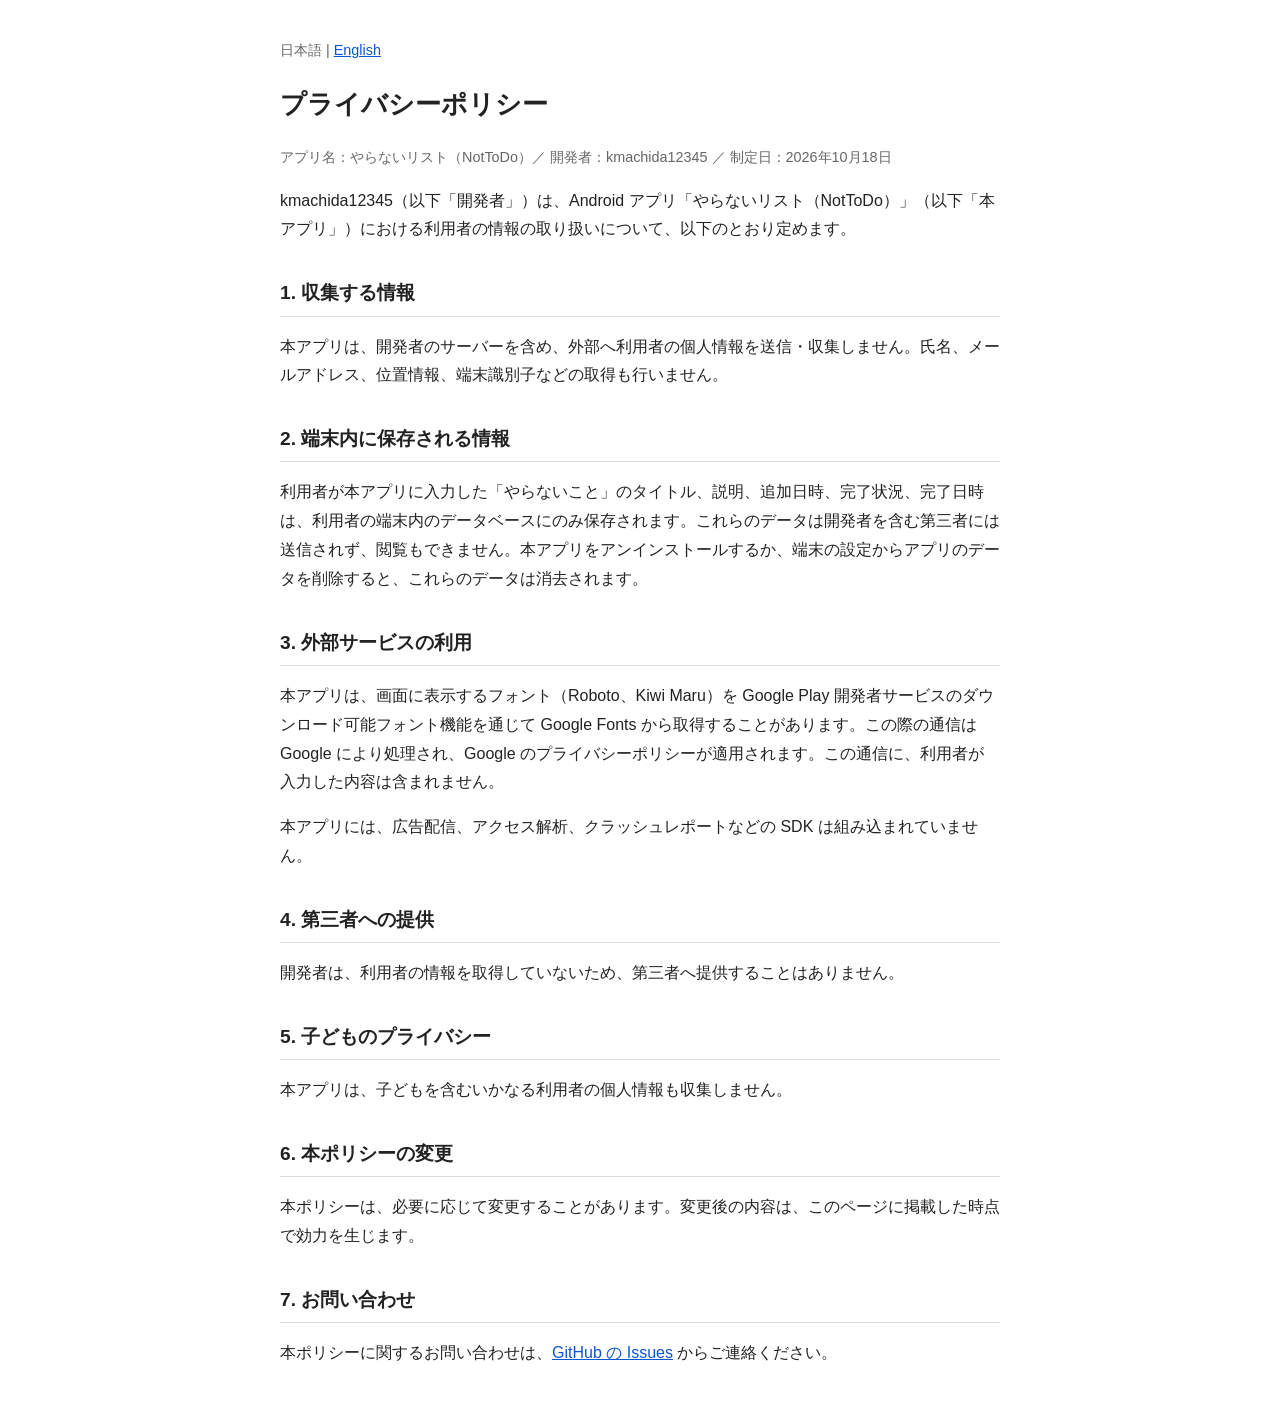
==== index.html @ 12c002f8 "Add privacy policy (ja/en) Co-Authored-By: Claude Sonnet 5.5 <noreply@anthropic.com> Claude-Session:" ====
<!doctype html>
<html lang="ja">
<head>
<meta charset="utf-8">
<meta name="viewport" content="width=device-width,initial-scale=1">
<title>プライバシーポリシー - やらないリスト（NotToDo）</title>
<link rel="stylesheet" href="style.css">
</head>
<body>
<p class="lang">日本語 | <a href="en/">English</a></p>
<h1>プライバシーポリシー</h1>
<p class="meta">アプリ名：やらないリスト（NotToDo）／ 開発者：kmachida12345 ／ 制定日：2026年10月18日</p>

<p>kmachida12345（以下「開発者」）は、Android アプリ「やらないリスト（NotToDo）」（以下「本アプリ」）における利用者の情報の取り扱いについて、以下のとおり定めます。</p>

<h2>1. 収集する情報</h2>
<p>本アプリは、開発者のサーバーを含め、外部へ利用者の個人情報を送信・収集しません。氏名、メールアドレス、位置情報、端末識別子などの取得も行いません。</p>

<h2>2. 端末内に保存される情報</h2>
<p>利用者が本アプリに入力した「やらないこと」のタイトル、説明、追加日時、完了状況、完了日時は、利用者の端末内のデータベースにのみ保存されます。これらのデータは開発者を含む第三者には送信されず、閲覧もできません。本アプリをアンインストールするか、端末の設定からアプリのデータを削除すると、これらのデータは消去されます。</p>

<h2>3. 外部サービスの利用</h2>
<p>本アプリは、画面に表示するフォント（Roboto、Kiwi Maru）を Google Play 開発者サービスのダウンロード可能フォント機能を通じて Google Fonts から取得することがあります。この際の通信は Google により処理され、Google のプライバシーポリシーが適用されます。この通信に、利用者が入力した内容は含まれません。</p>
<p>本アプリには、広告配信、アクセス解析、クラッシュレポートなどの SDK は組み込まれていません。</p>

<h2>4. 第三者への提供</h2>
<p>開発者は、利用者の情報を取得していないため、第三者へ提供することはありません。</p>

<h2>5. 子どものプライバシー</h2>
<p>本アプリは、子どもを含むいかなる利用者の個人情報も収集しません。</p>

<h2>6. 本ポリシーの変更</h2>
<p>本ポリシーは、必要に応じて変更することがあります。変更後の内容は、このページに掲載した時点で効力を生じます。</p>

<h2>7. お問い合わせ</h2>
<p>本ポリシーに関するお問い合わせは、<a href="https://github.com/kmachida12345/NotToDo/issues">GitHub の Issues</a> からご連絡ください。</p>
</body>
</html>
---- style.css ----
body{font-family:-apple-system,BlinkMacSystemFont,"Hiragino Sans","Noto Sans JP",sans-serif;line-height:1.8;max-width:720px;margin:0 auto;padding:24px 16px;color:#222;background:#fff}
h1{font-size:1.6rem}h2{font-size:1.2rem;margin-top:2rem;border-bottom:1px solid #ddd;padding-bottom:.3rem}
a{color:#0b57d0}.meta,.lang{color:#666;font-size:.9rem}
@media(prefers-color-scheme:dark){body{background:#121212;color:#e6e6e6}h2{border-color:#333}a{color:#8ab4f8}.meta,.lang{color:#aaa}}
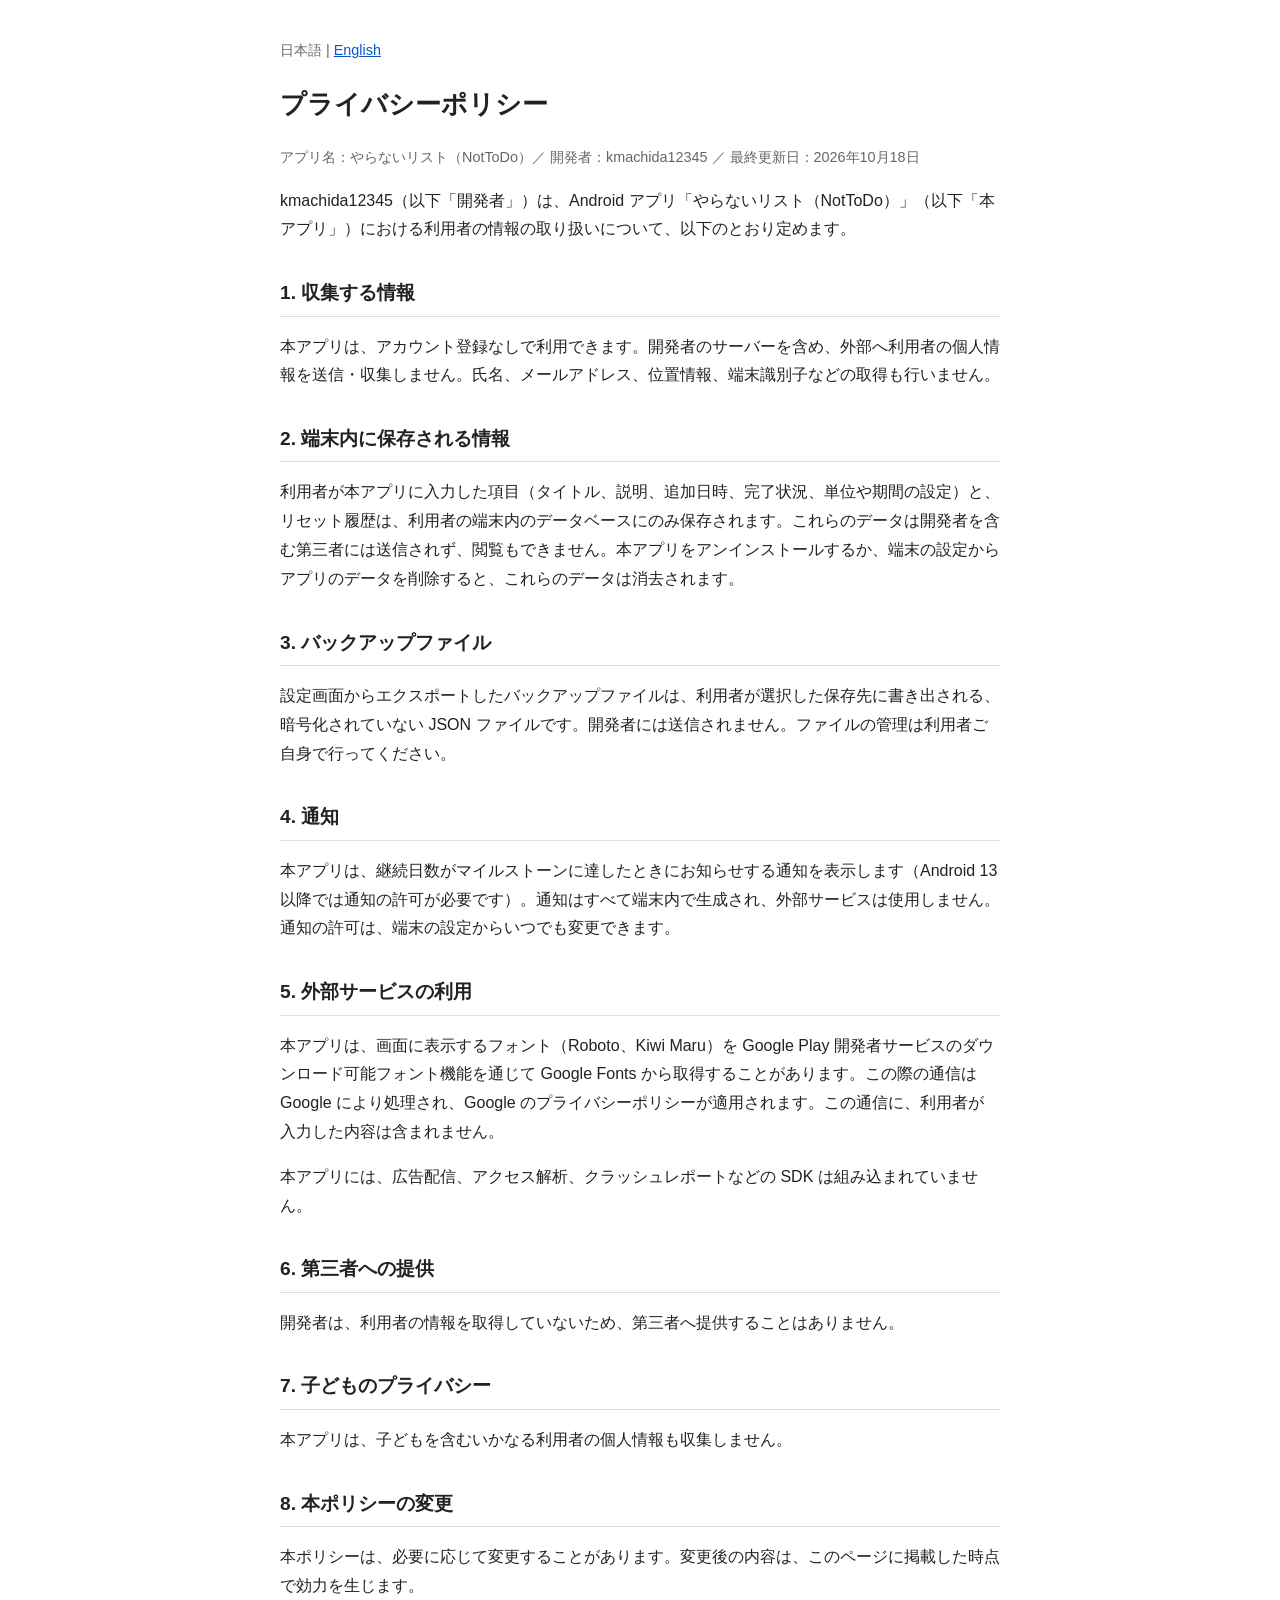
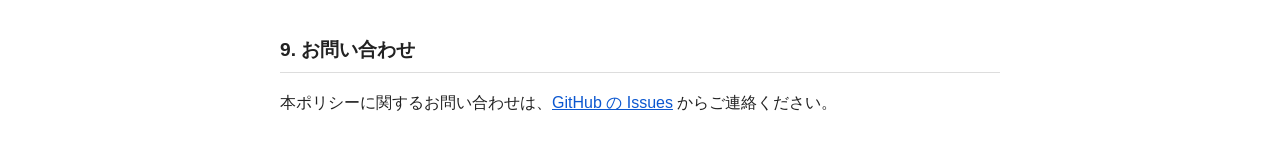
==== commit 6c0e5c78: "Update policy: reset history, backup, notifications; contact to this repo Co-Authored-By: Claude Son" ====
--- a/index.html
+++ b/index.html
@@ -9,30 +9,36 @@
 <body>
 <p class="lang">日本語 | <a href="en/">English</a></p>
 <h1>プライバシーポリシー</h1>
-<p class="meta">アプリ名：やらないリスト（NotToDo）／ 開発者：kmachida12345 ／ 制定日：2026年10月18日</p>
+<p class="meta">アプリ名：やらないリスト（NotToDo）／ 開発者：kmachida12345 ／ 最終更新日：2026年10月18日</p>
 
 <p>kmachida12345（以下「開発者」）は、Android アプリ「やらないリスト（NotToDo）」（以下「本アプリ」）における利用者の情報の取り扱いについて、以下のとおり定めます。</p>
 
 <h2>1. 収集する情報</h2>
-<p>本アプリは、開発者のサーバーを含め、外部へ利用者の個人情報を送信・収集しません。氏名、メールアドレス、位置情報、端末識別子などの取得も行いません。</p>
+<p>本アプリは、アカウント登録なしで利用できます。開発者のサーバーを含め、外部へ利用者の個人情報を送信・収集しません。氏名、メールアドレス、位置情報、端末識別子などの取得も行いません。</p>
 
 <h2>2. 端末内に保存される情報</h2>
-<p>利用者が本アプリに入力した「やらないこと」のタイトル、説明、追加日時、完了状況、完了日時は、利用者の端末内のデータベースにのみ保存されます。これらのデータは開発者を含む第三者には送信されず、閲覧もできません。本アプリをアンインストールするか、端末の設定からアプリのデータを削除すると、これらのデータは消去されます。</p>
+<p>利用者が本アプリに入力した項目（タイトル、説明、追加日時、完了状況、単位や期間の設定）と、リセット履歴は、利用者の端末内のデータベースにのみ保存されます。これらのデータは開発者を含む第三者には送信されず、閲覧もできません。本アプリをアンインストールするか、端末の設定からアプリのデータを削除すると、これらのデータは消去されます。</p>
 
-<h2>3. 外部サービスの利用</h2>
+<h2>3. バックアップファイル</h2>
+<p>設定画面からエクスポートしたバックアップファイルは、利用者が選択した保存先に書き出される、暗号化されていない JSON ファイルです。開発者には送信されません。ファイルの管理は利用者ご自身で行ってください。</p>
+
+<h2>4. 通知</h2>
+<p>本アプリは、継続日数がマイルストーンに達したときにお知らせする通知を表示します（Android 13 以降では通知の許可が必要です）。通知はすべて端末内で生成され、外部サービスは使用しません。通知の許可は、端末の設定からいつでも変更できます。</p>
+
+<h2>5. 外部サービスの利用</h2>
 <p>本アプリは、画面に表示するフォント（Roboto、Kiwi Maru）を Google Play 開発者サービスのダウンロード可能フォント機能を通じて Google Fonts から取得することがあります。この際の通信は Google により処理され、Google のプライバシーポリシーが適用されます。この通信に、利用者が入力した内容は含まれません。</p>
 <p>本アプリには、広告配信、アクセス解析、クラッシュレポートなどの SDK は組み込まれていません。</p>
 
-<h2>4. 第三者への提供</h2>
+<h2>6. 第三者への提供</h2>
 <p>開発者は、利用者の情報を取得していないため、第三者へ提供することはありません。</p>
 
-<h2>5. 子どものプライバシー</h2>
+<h2>7. 子どものプライバシー</h2>
 <p>本アプリは、子どもを含むいかなる利用者の個人情報も収集しません。</p>
 
-<h2>6. 本ポリシーの変更</h2>
+<h2>8. 本ポリシーの変更</h2>
 <p>本ポリシーは、必要に応じて変更することがあります。変更後の内容は、このページに掲載した時点で効力を生じます。</p>
 
-<h2>7. お問い合わせ</h2>
-<p>本ポリシーに関するお問い合わせは、<a href="https://github.com/kmachida12345/NotToDo/issues">GitHub の Issues</a> からご連絡ください。</p>
+<h2>9. お問い合わせ</h2>
+<p>本ポリシーに関するお問い合わせは、<a href="https://github.com/kmachida12345/nottodo-privacy-policy/issues">GitHub の Issues</a> からご連絡ください。</p>
 </body>
 </html>
